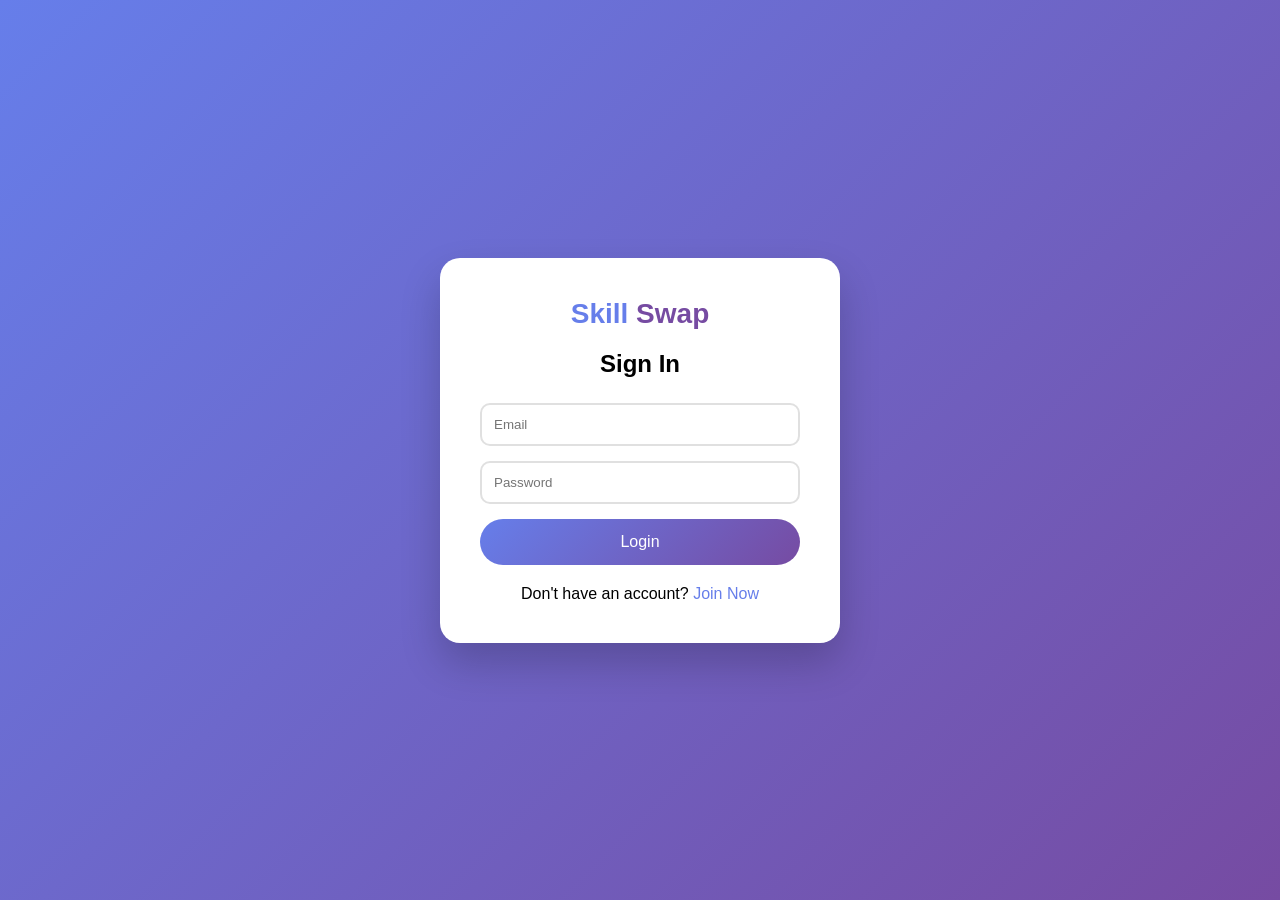
==== chat.html @ e477de99 "active" ====
<!DOCTYPE html>
<html lang="en">
<head>
    <meta charset="UTF-8">
    <meta name="viewport" content="width=device-width, initial-scale=1.0">
    <title>Messages - Skill Swap</title>
    <style>
        * { margin: 0; padding: 0; box-sizing: border-box; }
        body { font-family: 'Segoe UI', Tahoma, Geneva, Verdana, sans-serif; background: #f0f2f5; }
        .header {
            background: white;
            padding: 15px 40px;
            display: flex;
            justify-content: space-between;
            align-items: center;
            box-shadow: 0 2px 10px rgba(0,0,0,0.1);
            flex-wrap: wrap;
        }
        .logo { font-size: 24px; font-weight: bold; }
        .logo span:first-child { color: #667eea; }
        .logo span:last-child { color: #764ba2; }
        .nav a { margin-left: 25px; text-decoration: none; color: #555; }
        .logout-btn { background: #dc3545; color: white !important; padding: 8px 20px; border-radius: 25px; }
        .container { max-width: 1000px; margin: 0 auto; padding: 20px; }
        
        .messages-list {
            background: white;
            border-radius: 15px;
            overflow: hidden;
            box-shadow: 0 2px 10px rgba(0,0,0,0.05);
        }
        .message-item {
            padding: 20px;
            border-bottom: 1px solid #e0e0e0;
            cursor: pointer;
            transition: background 0.3s;
            display: flex;
            gap: 15px;
            align-items: center;
        }
        .message-item:hover { background: #f8f9fa; }
        .message-avatar {
            width: 50px;
            height: 50px;
            background: linear-gradient(135deg, #667eea, #764ba2);
            border-radius: 50%;
            display: flex;
            align-items: center;
            justify-content: center;
            color: white;
            font-size: 20px;
            font-weight: bold;
        }
        .message-content { flex: 1; }
        .message-sender { font-weight: bold; color: #333; }
        .message-preview { font-size: 13px; color: #888; margin-top: 5px; }
        .message-time { font-size: 11px; color: #aaa; margin-top: 3px; }
        .unread-badge {
            background: #dc3545;
            color: white;
            border-radius: 50%;
            padding: 2px 8px;
            font-size: 12px;
        }
        
        .chat-view {
            background: white;
            border-radius: 15px;
            display: flex;
            flex-direction: column;
            height: 70vh;
        }
        .chat-header {
            padding: 20px;
            border-bottom: 1px solid #e0e0e0;
            display: flex;
            align-items: center;
            gap: 15px;
        }
        .back-btn {
            background: none;
            border: none;
            font-size: 20px;
            cursor: pointer;
            color: #667eea;
        }
        .chat-messages {
            flex: 1;
            overflow-y: auto;
            padding: 20px;
            display: flex;
            flex-direction: column;
            gap: 10px;
        }
        .message-bubble {
            max-width: 70%;
            padding: 10px 15px;
            border-radius: 18px;
        }
        .message-sent {
            background: linear-gradient(135deg, #667eea, #764ba2);
            color: white;
            align-self: flex-end;
            border-bottom-right-radius: 5px;
        }
        .message-received {
            background: #f0f2f5;
            color: #333;
            align-self: flex-start;
            border-bottom-left-radius: 5px;
        }
        .chat-input-area {
            padding: 20px;
            border-top: 1px solid #e0e0e0;
            display: flex;
            gap: 10px;
        }
        .chat-input {
            flex: 1;
            padding: 12px;
            border: 2px solid #e0e0e0;
            border-radius: 25px;
            outline: none;
        }
        .send-btn {
            background: linear-gradient(135deg, #667eea, #764ba2);
            color: white;
            border: none;
            padding: 12px 25px;
            border-radius: 25px;
            cursor: pointer;
        }
        .empty-state {
            text-align: center;
            padding: 50px;
            color: #888;
        }
        @media (max-width: 600px) {
            .header { flex-direction: column; gap: 15px; text-align: center; }
            .nav a { margin: 0 10px; }
        }
    </style>
</head>
<body>
    <div class="header">
        <div class="logo"><span>Skill</span> <span>Swap</span></div>
        <div class="nav">
            <a href="index.html">Home</a>
            <a href="search.html">Search</a>
            <a href="dashboard.html">Dashboard</a>
            <a href="chat.html">Messages</a>
            <a href="#" id="logoutBtn" class="logout-btn">Logout</a>
        </div>
    </div>

    <div class="container">
        <div id="messagesListView">
            <div class="messages-list" id="messagesList"></div>
        </div>

        <div id="chatView" style="display: none;">
            <div class="chat-view">
                <div class="chat-header">
                    <button class="back-btn" onclick="backToMessages()">← Back</button>
                    <div class="message-avatar" id="chatAvatar">?</div>
                    <div>
                        <div id="chatUserName" style="font-weight: bold;"></div>
                        <div style="font-size: 12px; color: #888;">Online</div>
                    </div>
                </div>
                <div class="chat-messages" id="chatMessages"></div>
                <div class="chat-input-area">
                    <input type="text" id="messageInput" class="chat-input" placeholder="Type a message..." onkeypress="if(event.key==='Enter') sendChatMessage()">
                    <button class="send-btn" onclick="sendChatMessage()">Send</button>
                </div>
            </div>
        </div>
    </div>

    <script>
        const currentUser = JSON.parse(localStorage.getItem('user'));
        if(!currentUser) window.location.href = 'login.html';

        let selectedUserId = null;
        let allUsers = [];

        async function loadAllUsers() {
            try {
                const response = await fetch(`http://localhost:8004/api/users/${currentUser.id}`);
                const data = await response.json();
                allUsers = data.users || [];
                loadMessagesList();
            } catch(error) {
                console.error('Error loading users:', error);
            }
        }

        async function loadMessagesList() {
            const otherUsers = allUsers.filter(u => u.id !== currentUser.id);
            
            const conversationsWithUsers = [];
            
            for(let user of otherUsers) {
                try {
                    const response = await fetch(`http://localhost:8004/api/messages/${currentUser.id}/${user.id}`);
                    const data = await response.json();
                    const msgs = data.messages || [];
                    
                    if(msgs.length > 0) {
                        const lastMsg = msgs[msgs.length - 1];
                        const unread = msgs.filter(m => m.from_user === user.id && !m.is_read).length;
                        conversationsWithUsers.push({
                            user: user,
                            lastMessage: lastMsg.message,
                            lastTime: lastMsg.created_at,
                            unread: unread
                        });
                    }
                } catch(e) { console.error(e); }
            }
            
            otherUsers.forEach(user => {
                if(!conversationsWithUsers.find(c => c.user.id === user.id)) {
                    conversationsWithUsers.push({
                        user: user,
                        lastMessage: 'No messages yet',
                        lastTime: '',
                        unread: 0
                    });
                }
            });
            
            conversationsWithUsers.sort((a, b) => (b.lastTime || '').localeCompare(a.lastTime || ''));
            
            const container = document.getElementById('messagesList');
            if(conversationsWithUsers.length === 0) {
                container.innerHTML = '<div class="empty-state">No conversations yet. Go to Search to find people!</div>';
                return;
            }
            
            container.innerHTML = conversationsWithUsers.map(conv => `
                <div class="message-item" onclick="openChat(${conv.user.id})">
                    <div class="message-avatar">${conv.user.name.charAt(0).toUpperCase()}</div>
                    <div class="message-content">
                        <div class="message-sender">${conv.user.name}</div>
                        <div class="message-preview">${conv.lastMessage.substring(0, 50)}${conv.lastMessage.length > 50 ? '...' : ''}</div>
                        <div class="message-time">${conv.lastTime ? new Date(conv.lastTime).toLocaleString() : ''}</div>
                    </div>
                    ${conv.unread > 0 ? `<div class="unread-badge">${conv.unread}</div>` : ''}
                </div>
            `).join('');
        }

        async function openChat(userId) {
            selectedUserId = userId;
            const user = allUsers.find(u => u.id === userId);
            
            document.getElementById('messagesListView').style.display = 'none';
            document.getElementById('chatView').style.display = 'block';
            document.getElementById('chatUserName').innerText = user.name;
            document.getElementById('chatAvatar').innerText = user.name.charAt(0).toUpperCase();
            
            await loadChatMessages();
        }

        async function loadChatMessages() {
            if(!selectedUserId) return;
            
            try {
                const response = await fetch(`http://localhost:8004/api/messages/${currentUser.id}/${selectedUserId}`);
                const data = await response.json();
                const msgs = data.messages || [];
                
                const container = document.getElementById('chatMessages');
                if(msgs.length === 0) {
                    container.innerHTML = '<div class="empty-state">💬 No messages yet. Send a message to start the conversation!</div>';
                    return;
                }
                
                container.innerHTML = msgs.map(msg => `
                    <div class="message-bubble ${msg.from_user === currentUser.id ? 'message-sent' : 'message-received'}">
                        ${msg.message}
                        <div style="font-size: 10px; margin-top: 5px; opacity: 0.7;">${new Date(msg.created_at).toLocaleTimeString()}</div>
                    </div>
                `).join('');
                
                container.scrollTop = container.scrollHeight;
            } catch(error) {
                console.error('Error loading messages:', error);
            }
        }

        async function sendChatMessage() {
            const input = document.getElementById('messageInput');
            const text = input.value.trim();
            
            if(!text || !selectedUserId) return;
            
            try {
                const response = await fetch(`http://localhost:8004/api/messages/${currentUser.id}`, {
                    method: 'POST',
                    headers: { 'Content-Type': 'application/json' },
                    body: JSON.stringify({ to_user: selectedUserId, message: text })
                });
                
                if(response.ok) {
                    input.value = '';
                    await loadChatMessages();
                    loadMessagesList();
                }
            } catch(error) {
                console.error('Error sending message:', error);
            }
        }

        function backToMessages() {
            selectedUserId = null;
            document.getElementById('messagesListView').style.display = 'block';
            document.getElementById('chatView').style.display = 'none';
            loadMessagesList();
        }

        document.getElementById('logoutBtn').addEventListener('click', function(e) {
            e.preventDefault();
            localStorage.removeItem('user');
            window.location.href = 'index.html';
        });

        const urlParams = new URLSearchParams(window.location.search);
        const autoOpenId = parseInt(urlParams.get('user'));
        
        loadAllUsers();
        
        if(autoOpenId) {
            setTimeout(() => openChat(autoOpenId), 1000);
        }
        
        setInterval(() => {
            if(selectedUserId) loadChatMessages();
            loadMessagesList();
        }, 3000);
    </script>
</body>
</html>
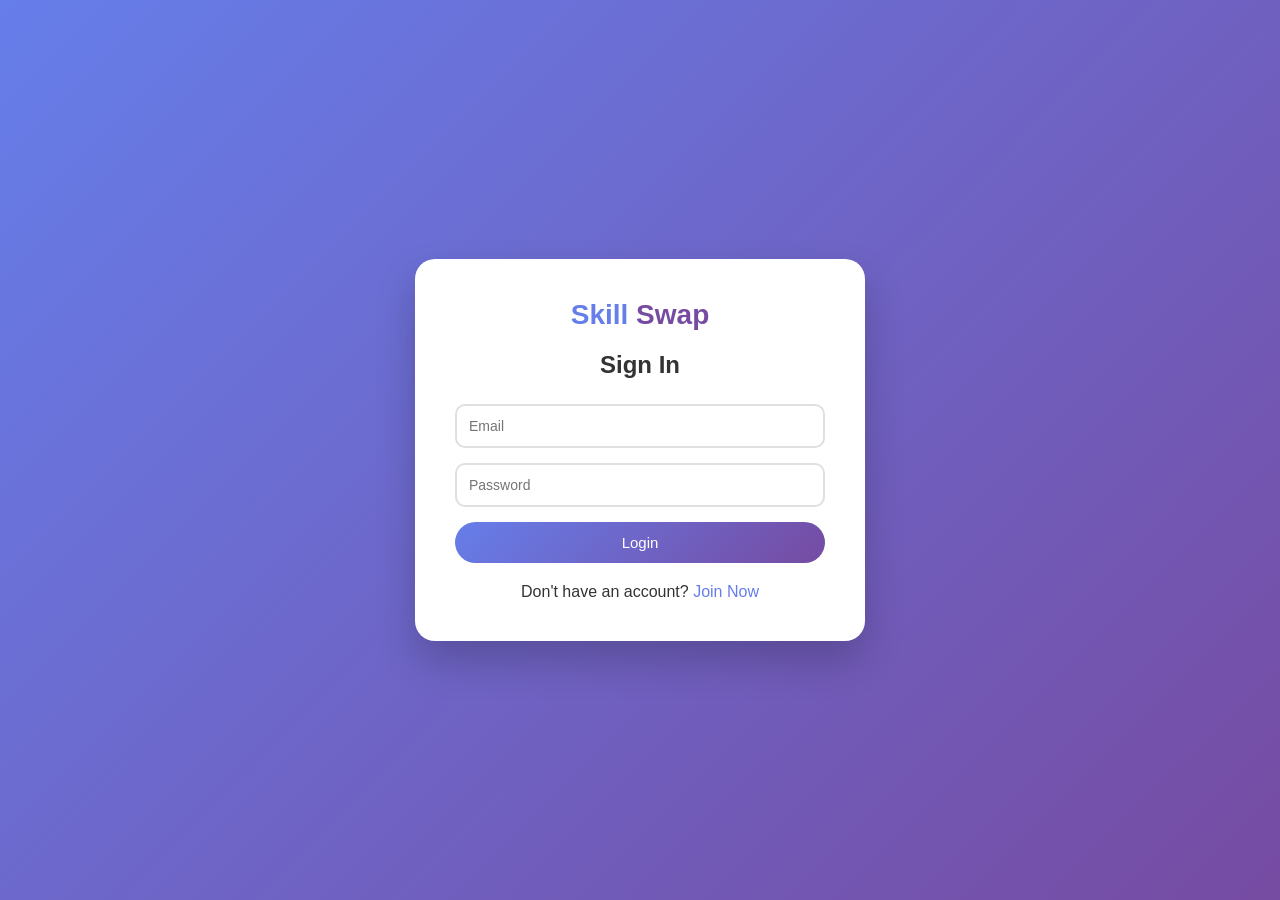
==== commit 6a13d26e: "active" ====
--- a/chat.html
+++ b/chat.html
@@ -4,341 +4,225 @@
     <meta charset="UTF-8">
     <meta name="viewport" content="width=device-width, initial-scale=1.0">
     <title>Messages - Skill Swap</title>
+    <link rel="stylesheet" href="common.css">
     <style>
-        * { margin: 0; padding: 0; box-sizing: border-box; }
-        body { font-family: 'Segoe UI', Tahoma, Geneva, Verdana, sans-serif; background: #f0f2f5; }
-        .header {
-            background: white;
-            padding: 15px 40px;
-            display: flex;
-            justify-content: space-between;
-            align-items: center;
-            box-shadow: 0 2px 10px rgba(0,0,0,0.1);
-            flex-wrap: wrap;
-        }
-        .logo { font-size: 24px; font-weight: bold; }
-        .logo span:first-child { color: #667eea; }
-        .logo span:last-child { color: #764ba2; }
-        .nav a { margin-left: 25px; text-decoration: none; color: #555; }
-        .logout-btn { background: #dc3545; color: white !important; padding: 8px 20px; border-radius: 25px; }
-        .container { max-width: 1000px; margin: 0 auto; padding: 20px; }
-        
-        .messages-list {
+        .chat-layout {
+            display: grid;
+            grid-template-columns: 320px 1fr;
             background: white;
             border-radius: 15px;
+            box-shadow: 0 2px 10px rgba(0,0,0,0.05);
             overflow: hidden;
-            box-shadow: 0 2px 10px rgba(0,0,0,0.05);
-        }
-        .message-item {
-            padding: 20px;
-            border-bottom: 1px solid #e0e0e0;
-            cursor: pointer;
-            transition: background 0.3s;
-            display: flex;
-            gap: 15px;
-            align-items: center;
-        }
-        .message-item:hover { background: #f8f9fa; }
-        .message-avatar {
-            width: 50px;
-            height: 50px;
-            background: linear-gradient(135deg, #667eea, #764ba2);
-            border-radius: 50%;
-            display: flex;
-            align-items: center;
-            justify-content: center;
-            color: white;
-            font-size: 20px;
-            font-weight: bold;
-        }
-        .message-content { flex: 1; }
-        .message-sender { font-weight: bold; color: #333; }
-        .message-preview { font-size: 13px; color: #888; margin-top: 5px; }
-        .message-time { font-size: 11px; color: #aaa; margin-top: 3px; }
-        .unread-badge {
-            background: #dc3545;
-            color: white;
-            border-radius: 50%;
-            padding: 2px 8px;
-            font-size: 12px;
-        }
-        
-        .chat-view {
-            background: white;
-            border-radius: 15px;
-            display: flex;
-            flex-direction: column;
-            height: 70vh;
-        }
-        .chat-header {
-            padding: 20px;
-            border-bottom: 1px solid #e0e0e0;
-            display: flex;
-            align-items: center;
-            gap: 15px;
-        }
-        .back-btn {
-            background: none;
-            border: none;
-            font-size: 20px;
-            cursor: pointer;
-            color: #667eea;
-        }
-        .chat-messages {
-            flex: 1;
-            overflow-y: auto;
-            padding: 20px;
-            display: flex;
-            flex-direction: column;
-            gap: 10px;
-        }
-        .message-bubble {
-            max-width: 70%;
-            padding: 10px 15px;
-            border-radius: 18px;
-        }
-        .message-sent {
-            background: linear-gradient(135deg, #667eea, #764ba2);
-            color: white;
-            align-self: flex-end;
-            border-bottom-right-radius: 5px;
-        }
-        .message-received {
-            background: #f0f2f5;
-            color: #333;
-            align-self: flex-start;
-            border-bottom-left-radius: 5px;
-        }
-        .chat-input-area {
-            padding: 20px;
-            border-top: 1px solid #e0e0e0;
-            display: flex;
-            gap: 10px;
-        }
-        .chat-input {
-            flex: 1;
-            padding: 12px;
-            border: 2px solid #e0e0e0;
-            border-radius: 25px;
-            outline: none;
-        }
-        .send-btn {
-            background: linear-gradient(135deg, #667eea, #764ba2);
-            color: white;
-            border: none;
-            padding: 12px 25px;
-            border-radius: 25px;
-            cursor: pointer;
-        }
-        .empty-state {
-            text-align: center;
-            padding: 50px;
-            color: #888;
-        }
-        @media (max-width: 600px) {
-            .header { flex-direction: column; gap: 15px; text-align: center; }
-            .nav a { margin: 0 10px; }
+            height: calc(100vh - 170px);
+            min-height: 420px;
+        }
+        .conv-list { border-right: 1px solid var(--border); overflow-y: auto; min-width: 0; }
+        .conv-item {
+            display: flex; gap: 12px; align-items: center;
+            padding: 14px 16px; cursor: pointer; border-bottom: 1px solid #f0f0f0;
+        }
+        .conv-item:hover { background: #f8f9fa; }
+        .conv-item.active { background: #eef0ff; }
+        .conv-main { flex: 1; min-width: 0; }
+        .conv-name { font-weight: bold; }
+        .conv-last { font-size: 13px; color: var(--muted); white-space: nowrap; overflow: hidden; text-overflow: ellipsis; }
+        .conv-time { font-size: 11px; color: #aaa; }
+        .unread { background: var(--danger); color: white; border-radius: 10px; font-size: 12px; padding: 1px 8px; }
+
+        .thread { display: flex; flex-direction: column; min-width: 0; min-height: 0; }
+        .thread-head { display: flex; align-items: center; gap: 12px; padding: 14px 18px; border-bottom: 1px solid var(--border); }
+        .thread-head a { color: inherit; text-decoration: none; font-weight: bold; }
+        .back-btn { display: none; background: none; border: none; font-size: 22px; color: var(--primary); cursor: pointer; }
+        .messages { flex: 1; overflow-y: auto; padding: 18px; display: flex; flex-direction: column; gap: 8px; }
+        .bubble { max-width: 72%; padding: 9px 14px; border-radius: 18px; overflow-wrap: anywhere; white-space: pre-wrap; }
+        .bubble.sent { background: var(--gradient); color: white; align-self: flex-end; border-bottom-right-radius: 5px; }
+        .bubble.received { background: #f0f2f5; align-self: flex-start; border-bottom-left-radius: 5px; }
+        .bubble time { display: block; font-size: 10px; opacity: 0.7; margin-top: 3px; white-space: normal; }
+        .composer { display: flex; gap: 10px; padding: 14px 18px; border-top: 1px solid var(--border); }
+        .composer input { flex: 1; min-width: 0; padding: 12px 16px; border: 2px solid var(--border); border-radius: 25px; font-size: 14px; outline: none; }
+        .composer input:focus { border-color: var(--primary); }
+        .placeholder { margin: auto; text-align: center; color: var(--muted); padding: 20px; }
+
+        @media (max-width: 768px) {
+            .chat-layout { grid-template-columns: 1fr; height: calc(100vh - 150px); }
+            .chat-layout .thread { display: none; }
+            .chat-layout.thread-open .conv-list { display: none; }
+            .chat-layout.thread-open .thread { display: flex; }
+            .back-btn { display: block; }
+            .bubble { max-width: 85%; }
         }
     </style>
 </head>
 <body>
-    <div class="header">
-        <div class="logo"><span>Skill</span> <span>Swap</span></div>
-        <div class="nav">
-            <a href="index.html">Home</a>
-            <a href="search.html">Search</a>
-            <a href="dashboard.html">Dashboard</a>
-            <a href="chat.html">Messages</a>
-            <a href="#" id="logoutBtn" class="logout-btn">Logout</a>
-        </div>
-    </div>
+    <div id="app-header"></div>
 
     <div class="container">
-        <div id="messagesListView">
-            <div class="messages-list" id="messagesList"></div>
-        </div>
-
-        <div id="chatView" style="display: none;">
-            <div class="chat-view">
-                <div class="chat-header">
-                    <button class="back-btn" onclick="backToMessages()">← Back</button>
-                    <div class="message-avatar" id="chatAvatar">?</div>
-                    <div>
-                        <div id="chatUserName" style="font-weight: bold;"></div>
-                        <div style="font-size: 12px; color: #888;">Online</div>
+        <div class="chat-layout" id="layout">
+            <div class="conv-list" id="convList"><div class="empty">Loading...</div></div>
+
+            <div class="thread" id="thread">
+                <div class="placeholder" id="threadEmpty">Choose a conversation, or open someone's profile and press “Send message”.</div>
+                <div id="threadBody" style="display:none; flex-direction:column; flex:1; min-height:0">
+                    <div class="thread-head">
+                        <button class="back-btn" id="backBtn" aria-label="Back to conversations">←</button>
+                        <div class="avatar" id="threadAvatar">?</div>
+                        <a id="threadName" href="#"></a>
                     </div>
-                </div>
-                <div class="chat-messages" id="chatMessages"></div>
-                <div class="chat-input-area">
-                    <input type="text" id="messageInput" class="chat-input" placeholder="Type a message..." onkeypress="if(event.key==='Enter') sendChatMessage()">
-                    <button class="send-btn" onclick="sendChatMessage()">Send</button>
+                    <div class="messages" id="messages" aria-live="polite"></div>
+                    <form class="composer" id="composer">
+                        <input type="text" id="messageInput" maxlength="2000" placeholder="Type a message..." autocomplete="off" aria-label="Message">
+                        <button class="btn btn-sm" type="submit" id="sendBtn">Send</button>
+                    </form>
                 </div>
             </div>
         </div>
     </div>
 
+    <script src="common.js"></script>
     <script>
-        const currentUser = JSON.parse(localStorage.getItem('user'));
-        if(!currentUser) window.location.href = 'login.html';
-
-        let selectedUserId = null;
-        let allUsers = [];
-
-        async function loadAllUsers() {
-            try {
-                const response = await fetch(`http://localhost:8004/api/users/${currentUser.id}`);
-                const data = await response.json();
-                allUsers = data.users || [];
-                loadMessagesList();
-            } catch(error) {
-                console.error('Error loading users:', error);
+        const me = requireLogin();
+        let conversations = [];
+        let partner = null;     // { id, name }
+        let lastId = 0;         // آخر رسالة اتعرضت، عشان الـ polling يجيب الجديد بس
+        let busy = false;
+
+        if (me) init();
+
+        async function init() {
+            renderHeader('chat');
+            document.getElementById('composer').addEventListener('submit', send);
+            document.getElementById('backBtn').onclick = closeThread;
+            document.getElementById('convList').addEventListener('click', e => {
+                const item = e.target.closest('[data-partner]');
+                if (item) openThread(Number(item.dataset.partner), item.dataset.name);
+            });
+
+            await loadConversations();
+            const wanted = parseInt(new URLSearchParams(location.search).get('user'));
+            if (wanted && wanted !== me.id) {
+                const known = conversations.find(c => c.partner_id === wanted);
+                if (known) return openThread(wanted, known.partner_name);
+                const res = await call('/api/users/' + wanted);
+                openThread(wanted, res.ok ? res.data.name : 'User');
             }
         }
 
-        async function loadMessagesList() {
-            const otherUsers = allUsers.filter(u => u.id !== currentUser.id);
-            
-            const conversationsWithUsers = [];
-            
-            for(let user of otherUsers) {
-                try {
-                    const response = await fetch(`http://localhost:8004/api/messages/${currentUser.id}/${user.id}`);
-                    const data = await response.json();
-                    const msgs = data.messages || [];
-                    
-                    if(msgs.length > 0) {
-                        const lastMsg = msgs[msgs.length - 1];
-                        const unread = msgs.filter(m => m.from_user === user.id && !m.is_read).length;
-                        conversationsWithUsers.push({
-                            user: user,
-                            lastMessage: lastMsg.message,
-                            lastTime: lastMsg.created_at,
-                            unread: unread
-                        });
-                    }
-                } catch(e) { console.error(e); }
-            }
-            
-            otherUsers.forEach(user => {
-                if(!conversationsWithUsers.find(c => c.user.id === user.id)) {
-                    conversationsWithUsers.push({
-                        user: user,
-                        lastMessage: 'No messages yet',
-                        lastTime: '',
-                        unread: 0
-                    });
-                }
-            });
-            
-            conversationsWithUsers.sort((a, b) => (b.lastTime || '').localeCompare(a.lastTime || ''));
-            
-            const container = document.getElementById('messagesList');
-            if(conversationsWithUsers.length === 0) {
-                container.innerHTML = '<div class="empty-state">No conversations yet. Go to Search to find people!</div>';
+        // ---------- قائمة المحادثات ----------
+        async function loadConversations() {
+            const res = await apiFetch('/api/conversations').catch(() => null);
+            if (!res || !res.ok) return;
+            conversations = res.data.conversations;
+            drawConversations();
+        }
+
+        function drawConversations() {
+            const box = document.getElementById('convList');
+            if (!conversations.length) {
+                box.innerHTML = '<div class="empty">No conversations yet. Find someone in <a href="search.html">Search</a> and say hello.</div>';
                 return;
             }
-            
-            container.innerHTML = conversationsWithUsers.map(conv => `
-                <div class="message-item" onclick="openChat(${conv.user.id})">
-                    <div class="message-avatar">${conv.user.name.charAt(0).toUpperCase()}</div>
-                    <div class="message-content">
-                        <div class="message-sender">${conv.user.name}</div>
-                        <div class="message-preview">${conv.lastMessage.substring(0, 50)}${conv.lastMessage.length > 50 ? '...' : ''}</div>
-                        <div class="message-time">${conv.lastTime ? new Date(conv.lastTime).toLocaleString() : ''}</div>
+            box.innerHTML = conversations.map(c => `
+                <div class="conv-item ${partner && partner.id === c.partner_id ? 'active' : ''}"
+                     data-partner="${c.partner_id}" data-name="${escapeHtml(c.partner_name)}">
+                    <div class="avatar">${initial(c.partner_name)}</div>
+                    <div class="conv-main">
+                        <div class="conv-name">${escapeHtml(c.partner_name)}</div>
+                        <div class="conv-last">${c.last_from_me ? 'You: ' : ''}${escapeHtml(c.last_message)}</div>
+                        <div class="conv-time">${formatDate(c.last_time)}</div>
                     </div>
-                    ${conv.unread > 0 ? `<div class="unread-badge">${conv.unread}</div>` : ''}
-                </div>
-            `).join('');
-        }
-
-        async function openChat(userId) {
-            selectedUserId = userId;
-            const user = allUsers.find(u => u.id === userId);
-            
-            document.getElementById('messagesListView').style.display = 'none';
-            document.getElementById('chatView').style.display = 'block';
-            document.getElementById('chatUserName').innerText = user.name;
-            document.getElementById('chatAvatar').innerText = user.name.charAt(0).toUpperCase();
-            
-            await loadChatMessages();
-        }
-
-        async function loadChatMessages() {
-            if(!selectedUserId) return;
-            
+                    ${c.unread > 0 && !(partner && partner.id === c.partner_id) ? `<span class="unread">${c.unread}</span>` : ''}
+                </div>`).join('');
+        }
+
+        // ---------- المحادثة ----------
+        async function openThread(id, name) {
+            partner = { id, name };
+            lastId = 0;
+            document.getElementById('messages').innerHTML = '';
+            document.getElementById('threadEmpty').style.display = 'none';
+            document.getElementById('threadBody').style.display = 'flex';
+            document.getElementById('layout').classList.add('thread-open');
+            document.getElementById('threadAvatar').textContent = (name || '?').trim().charAt(0).toUpperCase();
+            const link = document.getElementById('threadName');
+            link.textContent = name;
+            link.href = 'profile.html?id=' + id;
+            drawConversations();
+            await pollThread(true);
+            document.getElementById('messageInput').focus();
+        }
+
+        function closeThread() {
+            partner = null;
+            document.getElementById('layout').classList.remove('thread-open');
+            document.getElementById('threadBody').style.display = 'none';
+            document.getElementById('threadEmpty').style.display = '';
+            drawConversations();
+        }
+
+        function timeOf(value) {
+            const d = new Date(value);
+            return isNaN(d) ? '' : d.toLocaleTimeString([], { hour: '2-digit', minute: '2-digit' });
+        }
+
+        // بيجيب الرسائل الجديدة بس (after_id) ويضيفها تحت من غير ما يعيد رسم المحادثة
+        async function pollThread(first = false) {
+            if (!partner || busy) return;
+            busy = true;
+            const target = partner.id;
             try {
-                const response = await fetch(`http://localhost:8004/api/messages/${currentUser.id}/${selectedUserId}`);
-                const data = await response.json();
-                const msgs = data.messages || [];
-                
-                const container = document.getElementById('chatMessages');
-                if(msgs.length === 0) {
-                    container.innerHTML = '<div class="empty-state">💬 No messages yet. Send a message to start the conversation!</div>';
-                    return;
+                const res = await apiFetch(`/api/messages/${target}?after_id=${lastId}`);
+                if (!res.ok || !partner || partner.id !== target) return;
+                const fresh = res.data.messages;
+                const box = document.getElementById('messages');
+                if (first && !fresh.length) {
+                    box.innerHTML = '<div class="placeholder">No messages yet. Say hello 👋</div>';
                 }
-                
-                container.innerHTML = msgs.map(msg => `
-                    <div class="message-bubble ${msg.from_user === currentUser.id ? 'message-sent' : 'message-received'}">
-                        ${msg.message}
-                        <div style="font-size: 10px; margin-top: 5px; opacity: 0.7;">${new Date(msg.created_at).toLocaleTimeString()}</div>
-                    </div>
-                `).join('');
-                
-                container.scrollTop = container.scrollHeight;
-            } catch(error) {
-                console.error('Error loading messages:', error);
-            }
-        }
-
-        async function sendChatMessage() {
+                if (fresh.length) {
+                    if (box.querySelector('.placeholder')) box.innerHTML = '';
+                    const nearBottom = box.scrollHeight - box.scrollTop - box.clientHeight < 80;
+                    fresh.forEach(m => {
+                        const div = document.createElement('div');
+                        div.className = 'bubble ' + (m.from_user === me.id ? 'sent' : 'received');
+                        div.textContent = m.message;
+                        const t = document.createElement('time');
+                        t.textContent = timeOf(m.created_at);
+                        div.appendChild(t);
+                        box.appendChild(div);
+                        lastId = Math.max(lastId, m.id);
+                    });
+                    if (first || nearBottom) box.scrollTop = box.scrollHeight;
+                    // وصلت رسالة من الطرف التاني وإحنا فاتحين المحادثة: علّمها مقروءة
+                    if (fresh.some(m => m.from_user !== me.id)) {
+                        await apiFetch(`/api/messages/${target}/read`, { method: 'POST' });
+                        loadConversations();
+                    }
+                }
+            } catch (e) { /* السيرفر مش متاح دلوقتي، هنحاول تاني */ }
+            finally { busy = false; }
+        }
+
+        async function send(e) {
+            e.preventDefault();
             const input = document.getElementById('messageInput');
             const text = input.value.trim();
-            
-            if(!text || !selectedUserId) return;
-            
-            try {
-                const response = await fetch(`http://localhost:8004/api/messages/${currentUser.id}`, {
-                    method: 'POST',
-                    headers: { 'Content-Type': 'application/json' },
-                    body: JSON.stringify({ to_user: selectedUserId, message: text })
-                });
-                
-                if(response.ok) {
-                    input.value = '';
-                    await loadChatMessages();
-                    loadMessagesList();
-                }
-            } catch(error) {
-                console.error('Error sending message:', error);
+            if (!text || !partner) return;
+            const btn = document.getElementById('sendBtn');
+            btn.disabled = true;
+            const res = await call('/api/messages', { method: 'POST', body: JSON.stringify({ to_user: partner.id, message: text }) });
+            btn.disabled = false;
+            if (res.ok) {
+                input.value = '';
+                await pollThread();
+                loadConversations();
             }
         }
 
-        function backToMessages() {
-            selectedUserId = null;
-            document.getElementById('messagesListView').style.display = 'block';
-            document.getElementById('chatView').style.display = 'none';
-            loadMessagesList();
-        }
-
-        document.getElementById('logoutBtn').addEventListener('click', function(e) {
-            e.preventDefault();
-            localStorage.removeItem('user');
-            window.location.href = 'index.html';
-        });
-
-        const urlParams = new URLSearchParams(window.location.search);
-        const autoOpenId = parseInt(urlParams.get('user'));
-        
-        loadAllUsers();
-        
-        if(autoOpenId) {
-            setTimeout(() => openChat(autoOpenId), 1000);
-        }
-        
+        // تحديث كل 3 ثواني، ويقف لما التبويب يتخفى
         setInterval(() => {
-            if(selectedUserId) loadChatMessages();
-            loadMessagesList();
+            if (document.hidden || !me) return;
+            pollThread();
+            loadConversations();
         }, 3000);
     </script>
 </body>
-</html>+</html>
--- a/common.css
+++ b/common.css
@@ -0,0 +1,275 @@
+/* ============================================================
+   common.css  -  ستايل مشترك لكل الصفحات
+   حمّله في كل صفحة:  <link rel="stylesheet" href="common.css">
+   ============================================================ */
+
+:root {
+    --primary: #667eea;
+    --primary-dark: #764ba2;
+    --gradient: linear-gradient(135deg, #667eea, #764ba2);
+    --bg: #f0f2f5;
+    --text: #333;
+    --muted: #888;
+    --danger: #dc3545;
+    --success: #28a745;
+    --warning: #e08a00;
+    --border: #e0e0e0;
+    --chip-bg: #e0e7ff;
+}
+
+* { margin: 0; padding: 0; box-sizing: border-box; }
+[hidden] { display: none !important; }
+
+body {
+    font-family: 'Segoe UI', Tahoma, Geneva, Verdana, sans-serif;
+    background: var(--bg);
+    color: var(--text);
+}
+
+/* ---------- الهيدر ---------- */
+.app-header {
+    background: white;
+    padding: 15px 40px;
+    display: flex;
+    justify-content: space-between;
+    align-items: center;
+    flex-wrap: wrap;
+    gap: 10px;
+    box-shadow: 0 2px 10px rgba(0,0,0,0.08);
+}
+.logo { font-size: 24px; font-weight: bold; text-decoration: none; }
+.logo span:first-child { color: var(--primary); }
+.logo span:last-child { color: var(--primary-dark); }
+
+.nav { display: flex; align-items: center; flex-wrap: wrap; gap: 6px; }
+.nav a {
+    text-decoration: none;
+    color: #555;
+    padding: 8px 14px;
+    border-radius: 25px;
+    transition: background 0.2s;
+}
+.nav a:hover { background: #eef0ff; }
+.nav a.active { color: var(--primary); font-weight: bold; }
+.nav-user { color: var(--muted); font-size: 14px; margin: 0 8px; }
+.nav .logout-btn { background: var(--danger); color: white; }
+.nav .logout-btn:hover { background: #bb2d3b; }
+.nav .join-btn { background: var(--gradient); color: white; }
+.nav-badge {
+    background: var(--danger);
+    color: white;
+    border-radius: 10px;
+    font-size: 11px;
+    padding: 1px 6px;
+    margin-left: 4px;
+}
+
+/* ---------- حاويات وكروت ---------- */
+.container { max-width: 1200px; margin: 0 auto; padding: 30px; }
+.narrow { max-width: 860px; }
+.card { background: white; border-radius: 15px; padding: 25px; box-shadow: 0 2px 10px rgba(0,0,0,0.05); }
+.card h3 { color: var(--primary); margin-bottom: 15px; }
+.stack { display: flex; flex-direction: column; gap: 22px; }
+.row { display: flex; gap: 10px; align-items: center; flex-wrap: wrap; }
+.spread { justify-content: space-between; }
+.grid { display: grid; grid-template-columns: repeat(auto-fill, minmax(280px, 1fr)); gap: 20px; }
+.two-col { display: grid; grid-template-columns: 1fr 1fr; gap: 22px; }
+.muted { color: var(--muted); }
+.small { font-size: 13px; }
+.empty { color: var(--muted); text-align: center; padding: 18px 0; }
+.page-title { font-size: 26px; margin-bottom: 4px; }
+
+.hero-card { background: var(--gradient); color: white; padding: 32px; border-radius: 20px; }
+.hero-card p { opacity: 0.9; margin-top: 6px; }
+
+.stat-grid { display: grid; grid-template-columns: repeat(auto-fit, minmax(170px, 1fr)); gap: 16px; }
+.stat-card { background: white; padding: 20px; border-radius: 15px; text-align: center; }
+.stat-number { font-size: 32px; font-weight: bold; color: var(--primary); }
+
+.banner {
+    background: #fff4d6;
+    border: 1px solid #f0d58a;
+    color: #7a5a00;
+    padding: 14px 18px;
+    border-radius: 12px;
+    display: flex;
+    justify-content: space-between;
+    align-items: center;
+    gap: 10px;
+    flex-wrap: wrap;
+}
+.banner a { color: #7a5a00; font-weight: bold; }
+
+/* ---------- أزرار ---------- */
+.btn {
+    background: var(--gradient);
+    color: white;
+    border: none;
+    padding: 12px 25px;
+    border-radius: 30px;
+    cursor: pointer;
+    font-size: 15px;
+    text-decoration: none;
+    display: inline-block;
+}
+.btn:disabled { opacity: 0.6; cursor: not-allowed; }
+.btn-block { width: 100%; }
+.btn-sm { padding: 7px 16px; font-size: 13px; }
+.btn-outline { background: white; color: var(--primary); border: 2px solid var(--primary); }
+.btn-danger { background: var(--danger); }
+.btn-success { background: var(--success); }
+.btn-gray { background: #6c757d; }
+
+/* ---------- شارات ومهارات ---------- */
+.chip {
+    display: inline-flex;
+    align-items: center;
+    gap: 6px;
+    background: var(--chip-bg);
+    color: var(--primary);
+    padding: 6px 14px;
+    border-radius: 25px;
+    font-size: 14px;
+    margin: 3px;
+}
+.chip-learn { background: #fdecc8; color: #8a5a00; }
+.chip-hit { background: #d4edda; color: #1e6b32; font-weight: 600; }
+.chip-x {
+    background: none;
+    border: none;
+    color: inherit;
+    cursor: pointer;
+    font-size: 16px;
+    line-height: 1;
+    opacity: 0.6;
+}
+.chip-x:hover { opacity: 1; }
+
+.badge { display: inline-block; padding: 3px 10px; border-radius: 12px; font-size: 12px; font-weight: 600; }
+.badge-pending { background: #fff4d6; color: #7a5a00; }
+.badge-approved, .badge-accepted, .badge-completed { background: #d4edda; color: #1e6b32; }
+.badge-rejected, .badge-cancelled { background: #fee; color: #a12a36; }
+.badge-scheduled { background: #e0e7ff; color: #3b4cb8; }
+.badge-mutual { background: #d4edda; color: #1e6b32; }
+
+.avatar {
+    width: 50px; height: 50px;
+    background: var(--gradient);
+    border-radius: 50%;
+    display: flex; align-items: center; justify-content: center;
+    color: white; font-size: 20px; font-weight: bold;
+    flex-shrink: 0;
+}
+.avatar-lg { width: 90px; height: 90px; font-size: 40px; }
+.stars { color: #f5a623; letter-spacing: 1px; }
+
+/* ---------- كروت المستخدمين ---------- */
+.user-card {
+    background: white;
+    border-radius: 15px;
+    padding: 20px;
+    box-shadow: 0 2px 10px rgba(0,0,0,0.05);
+    cursor: pointer;
+    transition: transform 0.2s;
+    display: flex;
+    flex-direction: column;
+    gap: 10px;
+    min-width: 0;
+}
+.user-card:hover { transform: translateY(-4px); }
+.user-name { font-size: 18px; font-weight: bold; color: var(--primary); }
+.user-card .badge { align-self: flex-start; }
+
+/* ---------- فورم ---------- */
+.field { margin-bottom: 14px; }
+.field label { display: block; font-size: 13px; color: #555; margin-bottom: 5px; font-weight: 600; }
+.field input[type=text], .field input[type=file], .field select, .field textarea,
+.search-input {
+    width: 100%;
+    padding: 11px 12px;
+    border: 2px solid var(--border);
+    border-radius: 10px;
+    font-size: 14px;
+    font-family: inherit;
+    outline: none;
+    background: white;
+}
+.field input:focus, .field select:focus, .field textarea:focus, .search-input:focus { border-color: var(--primary); }
+.field textarea { resize: vertical; min-height: 80px; }
+
+/* ---------- نافذة منبثقة ---------- */
+.modal-backdrop {
+    position: fixed; inset: 0;
+    background: rgba(0,0,0,0.5);
+    display: flex; justify-content: center; align-items: center;
+    padding: 16px;
+    z-index: 1000;
+}
+.modal { background: white; border-radius: 16px; padding: 26px; width: 100%; max-width: 460px; max-height: 90vh; overflow-y: auto; }
+.modal h3 { margin-bottom: 16px; color: var(--primary); }
+.modal-actions { display: flex; gap: 10px; justify-content: flex-end; margin-top: 8px; flex-wrap: wrap; }
+
+/* ---------- إشعار صغير ---------- */
+#toastBox { position: fixed; bottom: 20px; right: 20px; display: flex; flex-direction: column; gap: 8px; z-index: 2000; }
+.toast { background: #333; color: white; padding: 12px 18px; border-radius: 10px; max-width: 340px; font-size: 14px; }
+.toast-error { background: var(--danger); }
+.toast-success { background: var(--success); }
+
+/* ---------- فيديو وتقييمات ---------- */
+.video-card { display: flex; flex-direction: column; gap: 8px; min-width: 0; }
+.video-card video { width: 100%; border-radius: 10px; background: #000; max-height: 260px; }
+.review { border-top: 1px solid var(--border); padding: 12px 0; }
+.review:first-child { border-top: none; }
+
+/* ---------- صفحات الدخول والتسجيل ---------- */
+.auth-page {
+    background: linear-gradient(135deg, #667eea 0%, #764ba2 100%);
+    min-height: 100vh;
+    display: flex;
+    justify-content: center;
+    align-items: center;
+    padding: 20px;
+}
+.auth-card {
+    background: white;
+    border-radius: 20px;
+    padding: 40px;
+    width: 100%;
+    max-width: 450px;
+    box-shadow: 0 20px 40px rgba(0,0,0,0.2);
+}
+.auth-card .logo { display: block; text-align: center; margin-bottom: 20px; font-size: 28px; }
+.auth-card h2 { text-align: center; margin-bottom: 25px; }
+
+.input-group { margin-bottom: 15px; }
+.input-group input {
+    width: 100%;
+    padding: 12px;
+    border: 2px solid var(--border);
+    border-radius: 10px;
+    font-size: 14px;
+    outline: none;
+    transition: border-color 0.2s;
+}
+.input-group input:focus { border-color: var(--primary); }
+
+.auth-link { text-align: center; margin-top: 20px; }
+.auth-link a { color: var(--primary); text-decoration: none; }
+
+.alert { padding: 10px; border-radius: 8px; margin-bottom: 15px; display: none; font-size: 14px; }
+.alert-error { background: #fee; color: var(--danger); }
+.alert-success { background: #d4edda; color: var(--success); }
+
+/* ---------- متطلبات الباسورد ---------- */
+.password-rules { margin-bottom: 15px; font-size: 12px; display: flex; flex-wrap: wrap; gap: 4px 12px; }
+.password-rules .rule { color: var(--muted); }
+.password-rules .rule.met { color: var(--success); }
+
+/* ---------- موبايل ---------- */
+@media (max-width: 768px) {
+    .app-header { flex-direction: column; text-align: center; padding: 15px 20px; }
+    .nav { justify-content: center; }
+    .container { padding: 20px 15px; }
+    .two-col { grid-template-columns: 1fr; }
+    #toastBox { left: 16px; right: 16px; }
+}
